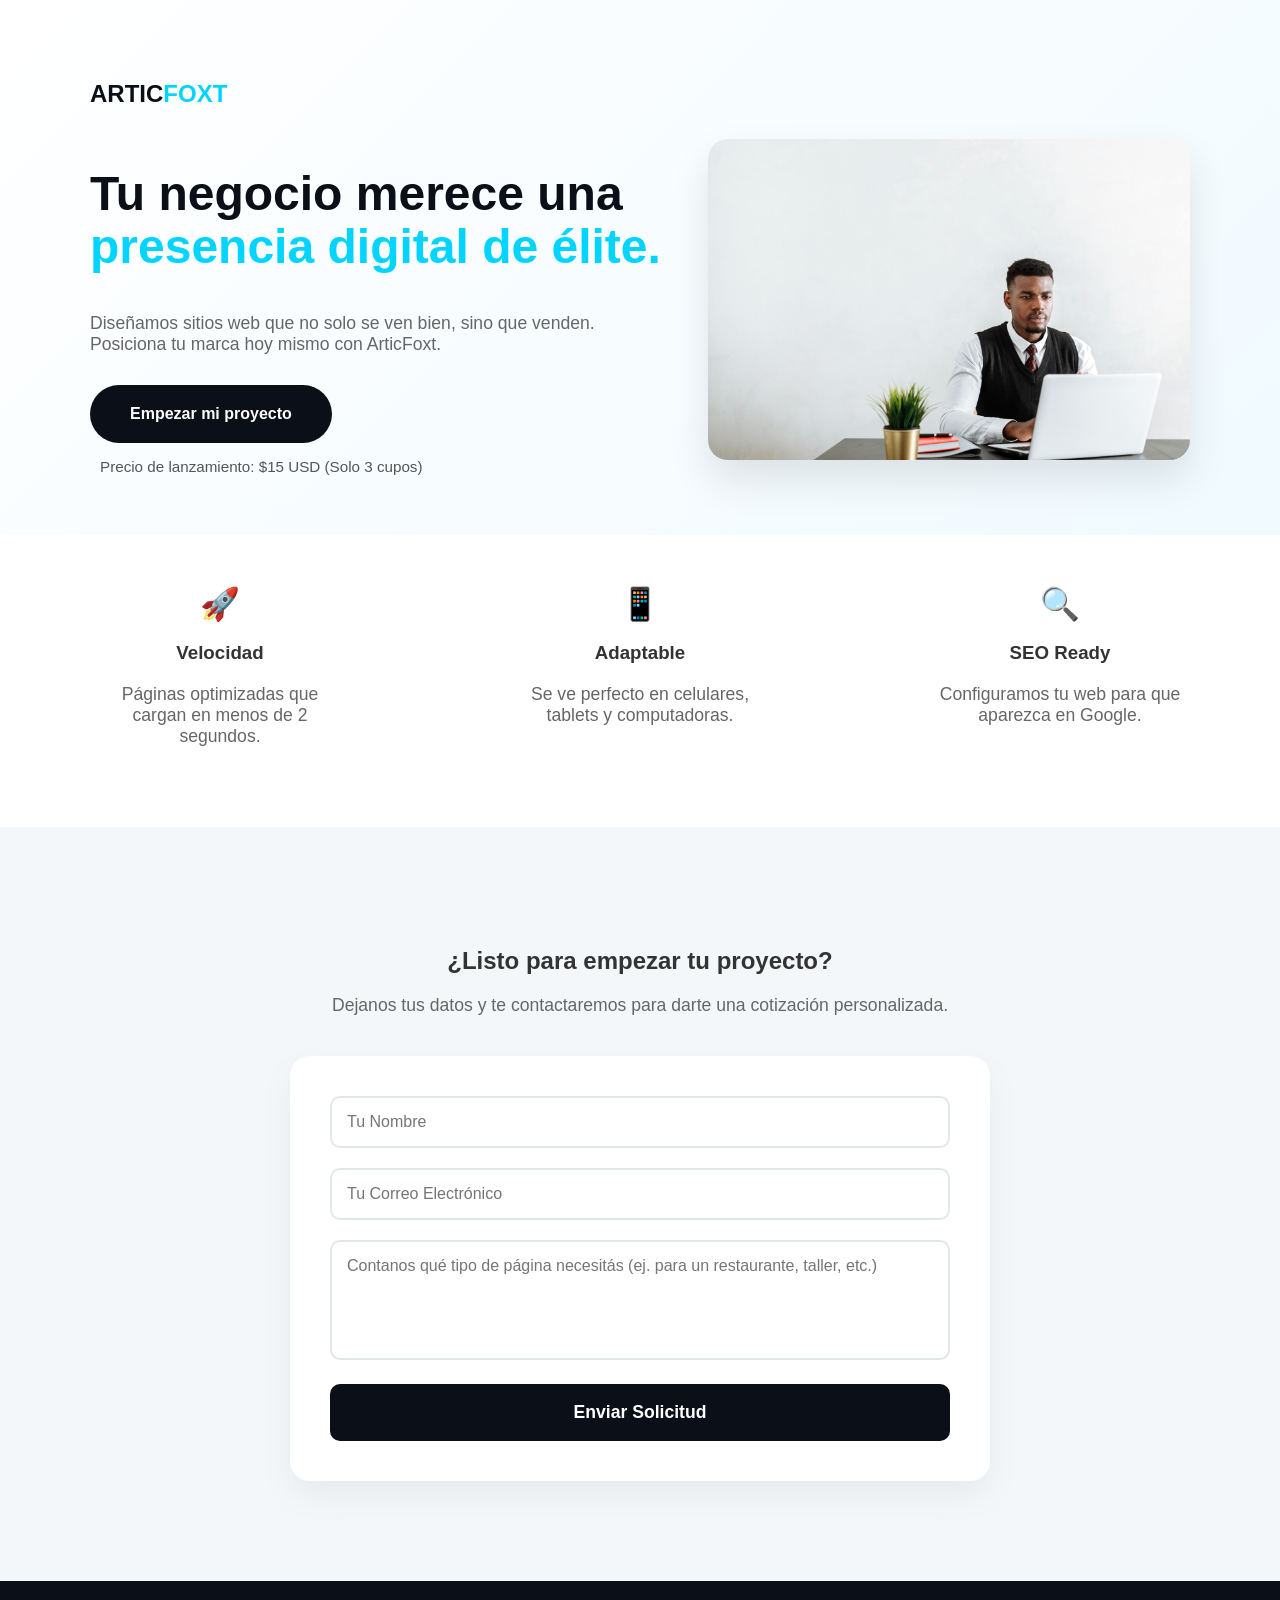
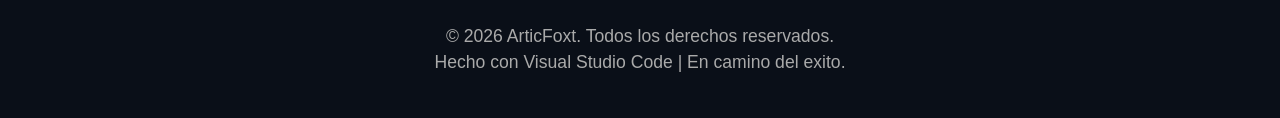
==== index.html @ efe33fcb "Add files via upload" ====
<!DOCTYPE html>
<html lang="en">

<head>
    <meta charset="UTF-8">
    <meta name="viewport" content="width=device-width, initial-scale=1.0">
    <title>ArticFoxt</title>

    <link rel="icon" type="image/png" href="assets/fox.png">

    <link rel="stylesheet" href="cafeteria.css">
</head>

<body>

    <main class="landing-artic">
        <section class="hero-business">
            <div class="container">
                <nav class="nav-simple">
                    <div class="logo-text">Artic<span>Foxt</span></div>
                </nav>

                <div class="hero-grid">
                    <div class="hero-text">
                        <h1>Tu negocio merece una <br><span>presencia digital de élite.</span></h1>
                        <p>Diseñamos sitios web que no solo se ven bien, sino que venden. Posiciona tu marca hoy mismo
                            con ArticFoxt.</p>
                        <div class="cta-group">
                            <a href="https://wa.me/50375838279" class="btn-primary">Empezar mi proyecto</a>
                            <span class="trust-badge">Precio de lanzamiento: $15 USD (Solo 3 cupos)</span>
                        </div>
                    </div>
                    <div class="hero-image">
                        <img src="assets/hombre-con-laptop.jpg" alt="Workstation Profesional" class="img-main">
                    </div>
                </div>
            </div>
        </section>

        <section class="features">
            <div class="feature-card">
                <div class="icon">🚀</div>
                <h3>Velocidad</h3>
                <p>Páginas optimizadas que cargan en menos de 2 segundos.</p>
            </div>
            <div class="feature-card">
                <div class="icon">📱</div>
                <h3>Adaptable</h3>
                <p>Se ve perfecto en celulares, tablets y computadoras.</p>
            </div>
            <div class="feature-card">
                <div class="icon">🔍</div>
                <h3>SEO Ready</h3>
                <p>Configuramos tu web para que aparezca en Google.</p>
            </div>
        </section>

    </main>

    <section class="contacto-seccion">
        <div class="container">
            <div class="contacto-wrapper">
                <h2>¿Listo para empezar tu <span>proyecto</span>?</h2>
                <p>Dejanos tus datos y te contactaremos para darte una cotización personalizada.</p>

                <form action="https://formspree.io/f/mqeyalon" method="POST" class="formulario-artic">
                    <div class="input-group">
                        <input type="text" name="nombre" placeholder="Tu Nombre" required>
                    </div>
                    <div class="input-group">
                        <input type="email" name="email" placeholder="Tu Correo Electrónico" required>
                    </div>
                    <div class="input-group">
                        <textarea name="mensaje"
                            placeholder="Contanos qué tipo de página necesitás (ej. para un restaurante, taller, etc.)"
                            required></textarea>
                    </div>
                    <button type="submit" class="btn-enviar">Enviar Solicitud</button>
                </form>
            </div>
        </div>
    </section>

    <footer class="footer-artic">
        <div class="container">
            <p>&copy; 2026 ArticFoxt. Todos los derechos reservados.</p>
            <p>Hecho con Visual Studio Code | En camino del exito.</p>
        </div>
    </footer>

</body>

</html>
---- cafeteria.css ----
:root {
    --primary: #00d4ff; /* Azul Ártico */
    --dark: #0a0f18;    /* Negro Profundo */
    --gray: #f4f7f9;
    --text: #333;
}

body {
    margin: 0;
    font-family: 'Inter', sans-serif;
    color: var(--text);
    background-color: white;
}

.container {
    max-width: 1100px;
    margin: 0 auto;
    padding: 0 20px;
}

/* Navbar */
.nav-simple {
    padding: 20px 0;
    display: flex;
    justify-content: flex-start;
}

.logo-text {
    font-size: 1.5rem;
    font-weight: 800;
    color: var(--dark);
    text-transform: uppercase;
}

.logo-text span { color: var(--primary); }

/* Hero Section */
.hero-business {
    padding: 60px 0;
    background: linear-gradient(135deg, #ffffff 0%, #f0faff 100%);
}

.hero-grid {
    display: grid;
    grid-template-columns: 1.2fr 1fr;
    gap: 40px;
    align-items: center;
}

h1 {
    font-size: 3rem;
    line-height: 1.1;
    color: var(--dark);
}

h1 span { color: var(--primary); }

p {
    font-size: 1.1rem;
    color: #666;
    margin: 20px 0 30px;
}

/* Imagen con estilo de tarjeta */
.img-main {
    width: 100%;
    border-radius: 20px;
    box-shadow: 0 20px 40px rgba(0,0,0,0.1);
}

/* Botón de Acción */
.btn-primary {
    background: var(--dark);
    color: white;
    padding: 18px 35px;
    text-decoration: none;
    border-radius: 50px;
    font-weight: bold;
    display: inline-block;
    transition: 0.3s;
}

.btn-primary:hover {
    background: var(--primary);
    transform: translateY(-3px);
}

/* Features */
.features {
    display: flex;
    justify-content: space-around;
    padding: 50px 20px;
    background: white;
    gap: 20px;
    flex-wrap: wrap;
}

.feature-card {
    text-align: center;
    max-width: 250px;
}

.feature-card .icon { font-size: 2rem; margin-bottom: 10px; }

/* --- ANIMACIONES DE ENTRADA --- */

/* Definimos el movimiento: empieza invisible y un poco más abajo */
@keyframes entradaSuave {
    from {
        opacity: 0;
        transform: translateY(30px);
    }
    to {
        opacity: 1;
        transform: translateY(0);
    }
}

/* Aplicamos la animación al texto del Hero */
.hero-text {
    opacity: 0; /* Empieza invisible */
    animation: entradaSuave 1s ease-out forwards;
}

/* Aplicamos la animación a la imagen con un pequeño retraso */
.hero-image {
    opacity: 0;
    animation: entradaSuave 1s ease-out forwards;
    animation-delay: 0.4s; /* Aparece justo después del texto */
}

/* Animación para las tarjetas de servicios (estilo cascada) */
.feature-card {
    opacity: 0;
    animation: entradaSuave 0.8s ease-out forwards;
}

.feature-card:nth-child(1) { animation-delay: 0.6s; }
.feature-card:nth-child(2) { animation-delay: 0.8s; }
.feature-card:nth-child(3) { animation-delay: 1s; }

/* --- ESTILOS DEL FORMULARIO --- */
.contacto-seccion {
    padding: 100px 0;
    background: var(--gray);
}

.contacto-wrapper {
    max-width: 700px;
    margin: 0 auto;
    text-align: center;
}

.formulario-artic {
    background: white;
    padding: 40px;
    border-radius: 20px;
    box-shadow: 0 15px 35px rgba(0,0,0,0.05);
    margin-top: 40px;
    display: flex;
    flex-direction: column;
    gap: 20px;
}

.input-group input, .input-group textarea {
    width: 100%;
    padding: 15px;
    border: 2px solid #e1e8ed;
    border-radius: 10px;
    font-size: 1rem;
    font-family: inherit;
    transition: 0.3s;
    outline: none;
    box-sizing: border-box; /* Para que no se salga del contenedor */
}

.input-group input:focus, .input-group textarea:focus {
    border-color: var(--primary);
    background: #f0faff;
}

.input-group textarea {
    height: 120px;
    resize: none;
}

.btn-enviar {
    background: var(--dark);
    color: white;
    padding: 18px;
    border: none;
    border-radius: 10px;
    font-size: 1.1rem;
    font-weight: bold;
    cursor: pointer;
    transition: 0.3s;
}

.btn-enviar:hover {
    background: var(--primary);
    transform: translateY(-3px);
}

/* --- AJUSTES DE ESPACIADO PRO --- */

/* 1. Le damos espacio al contenedor del botón y el texto */
.cta-group {
    display: flex;
    flex-direction: column;
    align-items: flex-start; /* Alinea todo a la izquierda */
    gap: 15px; /* Crea una separación exacta de 15px entre el botón y el texto */
    margin-top: 30px; /* Separa todo el bloque del párrafo de arriba */
}

/* 2. Arreglamos el espacio DENTRO del botón (Padding) */
.btn-primary {
    /* padding: arriba/abajo izq/der */
    padding: 20px 40px; /* Aumentamos un poco para que se vea más robusto */
    border-radius: 50px;
    display: inline-block; /* Importante para que el padding funcione bien */
    /* ... (resto de tus estilos de color y font-weight que ya tienes) */
}

/* 3. Estilizamos el Trust Badge para que se vea elegante */
.trust-badge {
    font-size: 0.95rem; /* Un pelín más pequeño que el texto normal */
    color: #555; /* Un gris intermedio elegante */
    font-weight: 500;
    margin-left: 10px; /* Un pequeño empujón a la derecha para alinearlo visualmente */
}

.footer-artic {
    background: var(--dark);
    color: white;
    padding: 40px 0;
    text-align: center;
    font-size: 0.9rem;
}
.footer-artic p { color: #aaa; margin: 5px 0; }
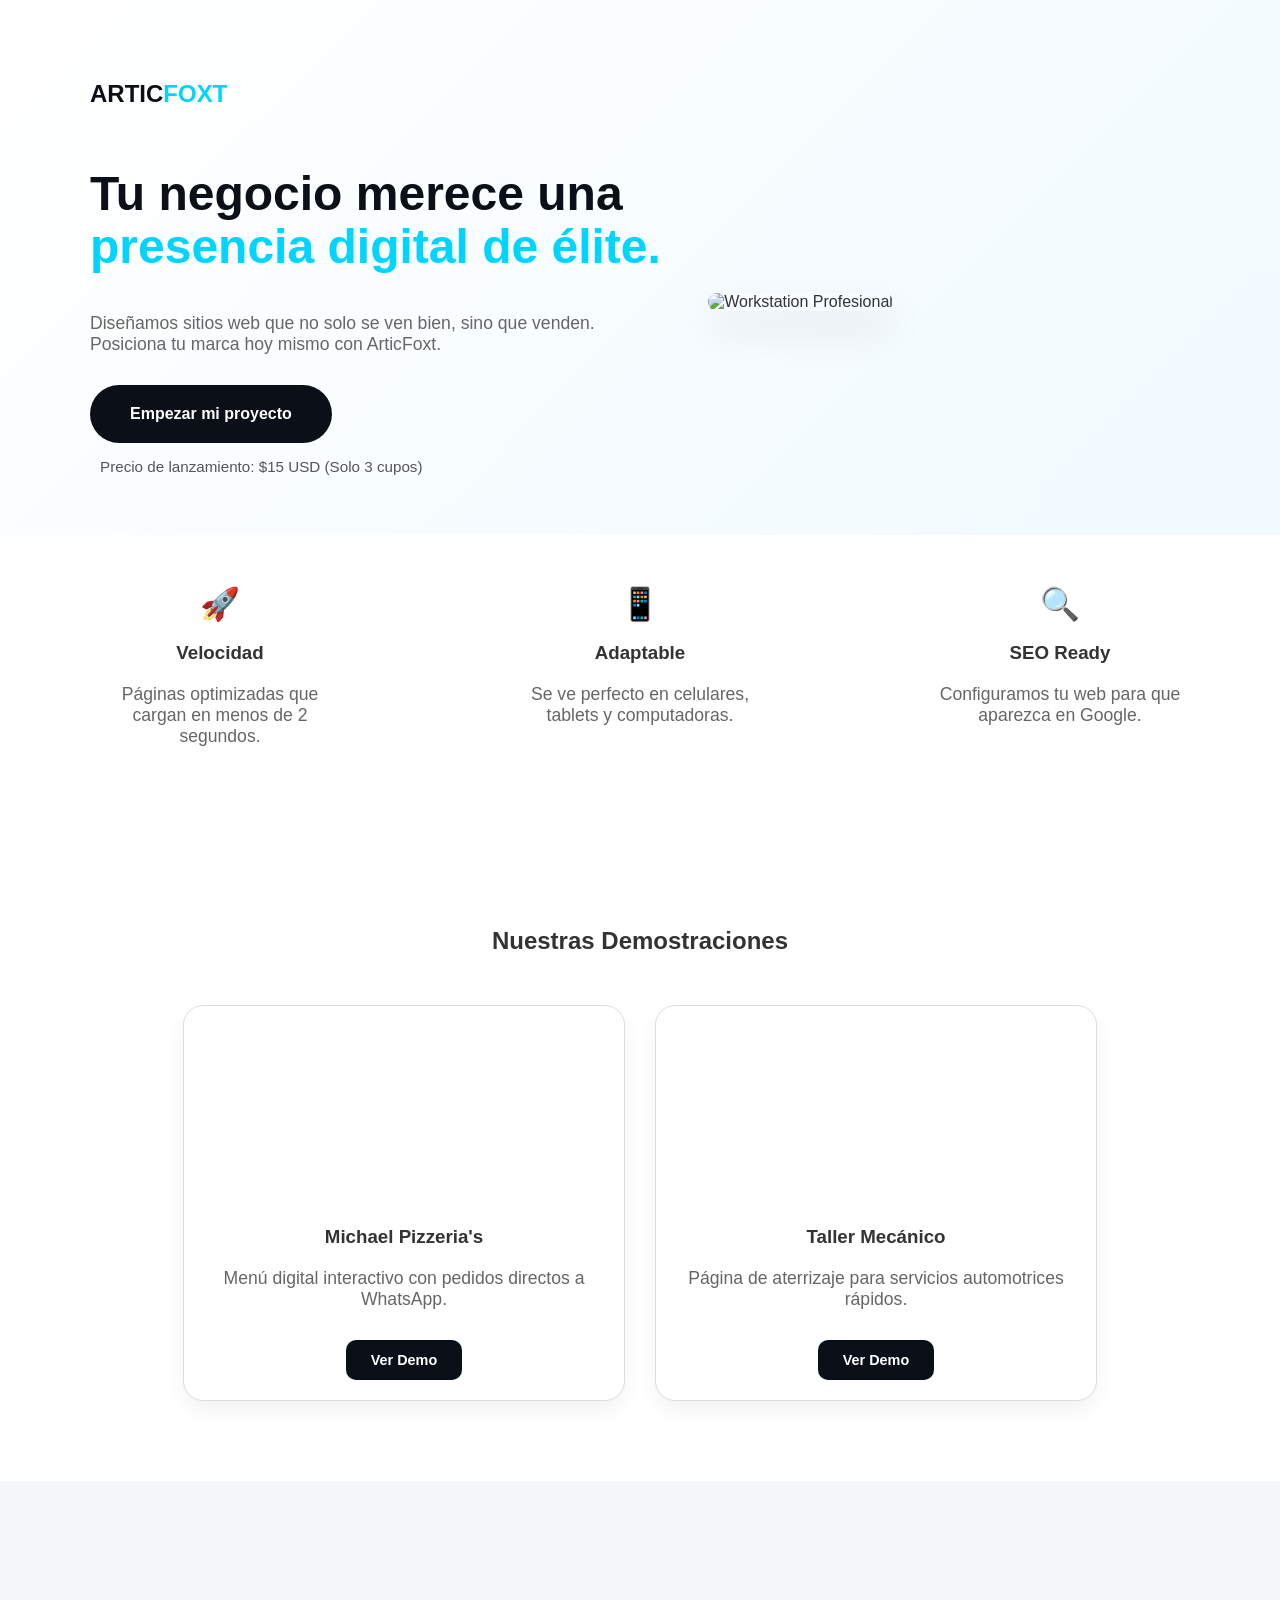
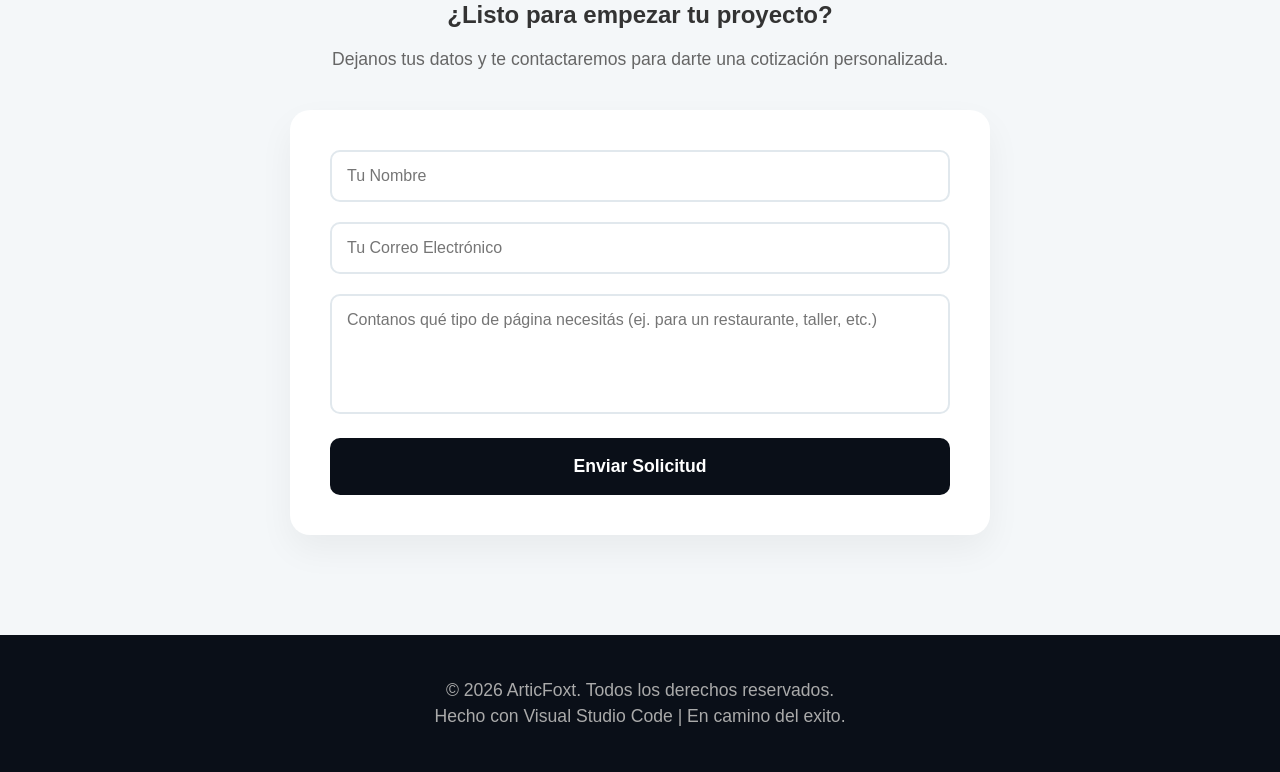
==== commit 98266425: "Add demonstration section with project showcases Added a new section for demonstrations showcasing p" ====
--- a/index.html
+++ b/index.html
@@ -57,6 +57,37 @@
 
     </main>
 
+    <section class="container" style="padding: 80px 0;">
+        <h2 style="text-align: center; margin-bottom: 50px;">Nuestras <span>Demostraciones</span></h2>
+
+        <div style="display: flex; flex-wrap: wrap; justify-content: center; gap: 30px;">
+
+            <div class="feature-card"
+                style="flex: 1; min-width: 300px; max-width: 400px; border: 1px solid #ddd; background: #fff; padding: 20px; border-radius: 20px; box-shadow: 0 10px 20px rgba(0,0,0,0.05);">
+                <div
+                    style="background: url('assets/Pizza-peperoni-2.jpg') center/cover; height: 180px; border-radius: 15px;">
+                </div>
+                <h3 style="margin-top: 20px;">Michael Pizzeria's</h3>
+                <p>Menú digital interactivo con pedidos directos a WhatsApp.</p>
+                <a href="pizzeria.html" class="btn-primary" style="padding: 12px 25px; font-size: 0.9rem; border-radius: 10px;">
+                    Ver Demo
+                </a>
+            </div>
+
+            <div class="feature-card"
+                style="flex: 1; min-width: 300px; max-width: 400px; border: 1px solid #ddd; background: #fff; padding: 20px; border-radius: 20px; box-shadow: 0 10px 20px rgba(0,0,0,0.05);">
+                <div
+                    style="background: url('assets/taller-chico.jpg') center/cover; height: 180px; border-radius: 15px;">
+                </div>
+                <h3 style="margin-top: 20px;">Taller Mecánico</h3>
+                <p>Página de aterrizaje para servicios automotrices rápidos.</p>
+                <a href="taller.html" class="btn-primary" style="padding: 12px 25px; font-size: 0.9rem; border-radius: 10px;">Ver
+                    Demo</a>
+            </div>
+
+        </div>
+    </section>
+
     <section class="contacto-seccion">
         <div class="container">
             <div class="contacto-wrapper">
@@ -90,4 +121,4 @@
 
 </body>
 
-</html>+</html>
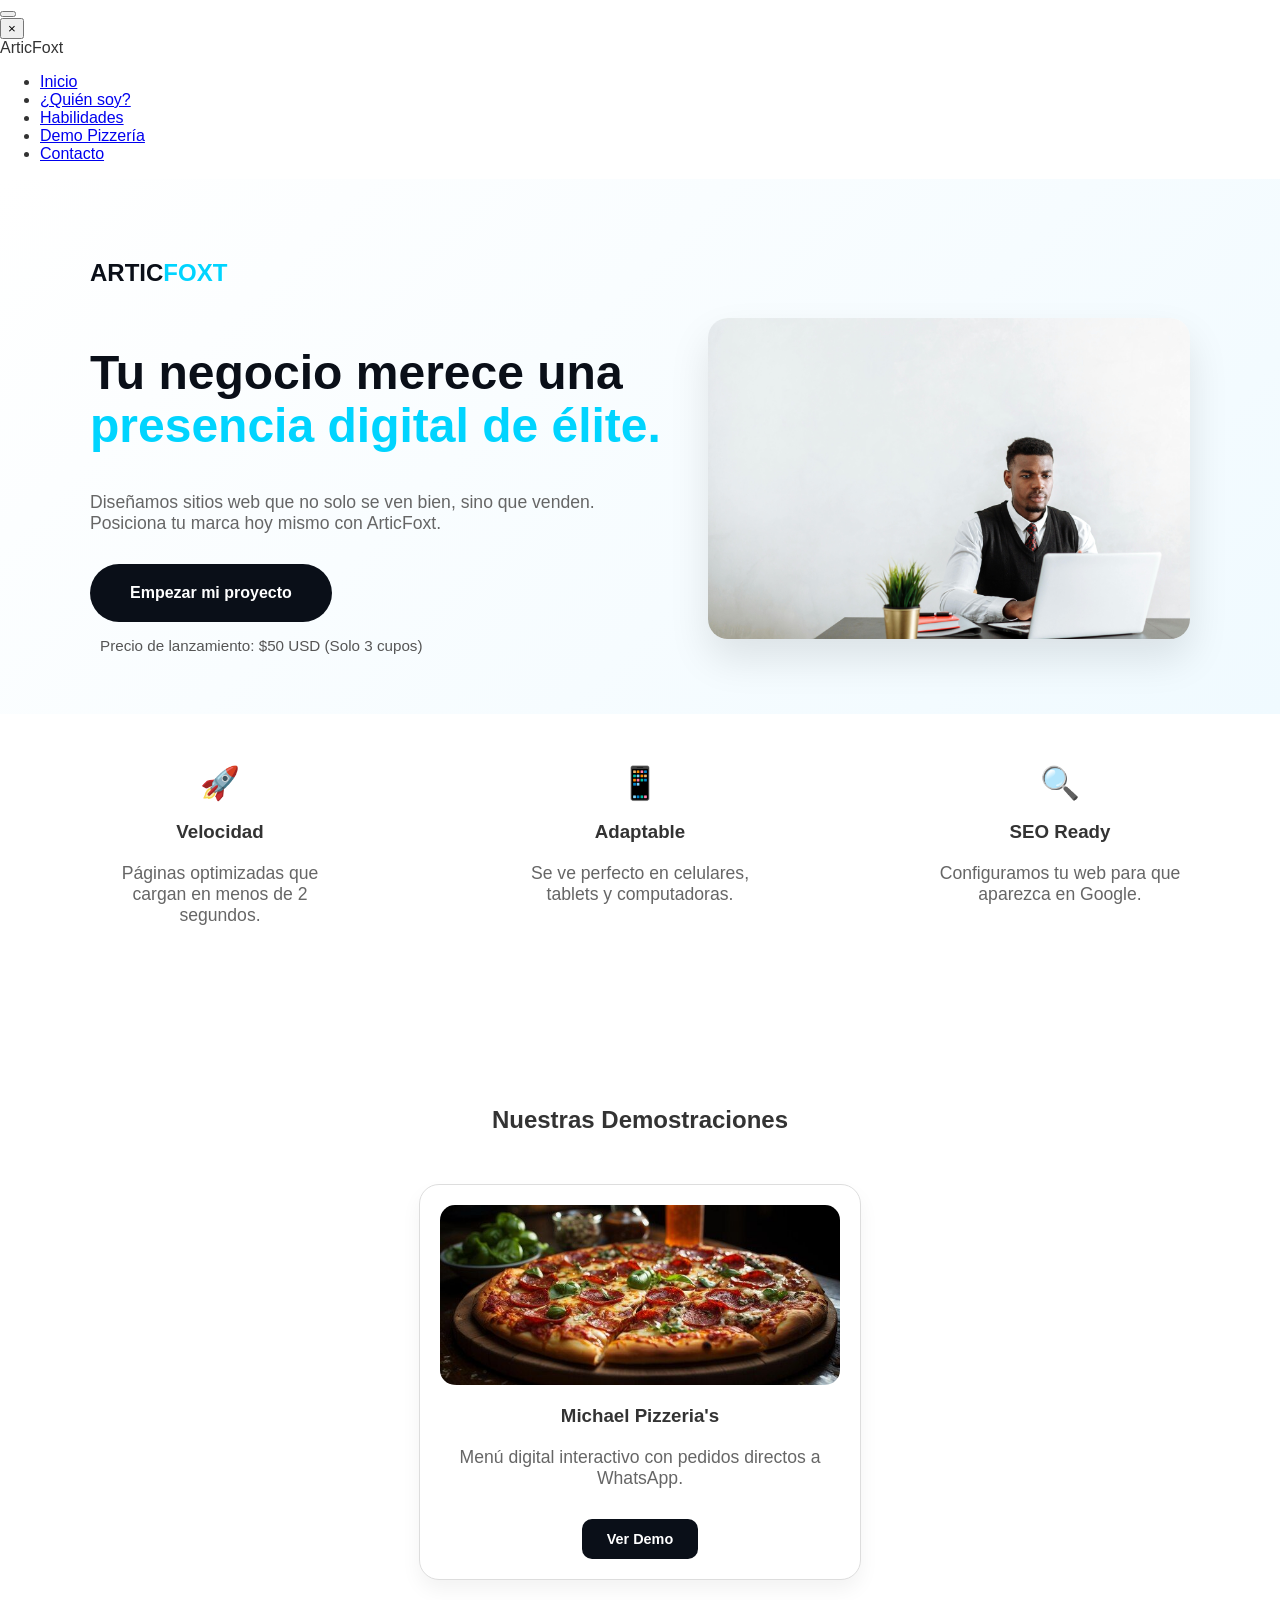
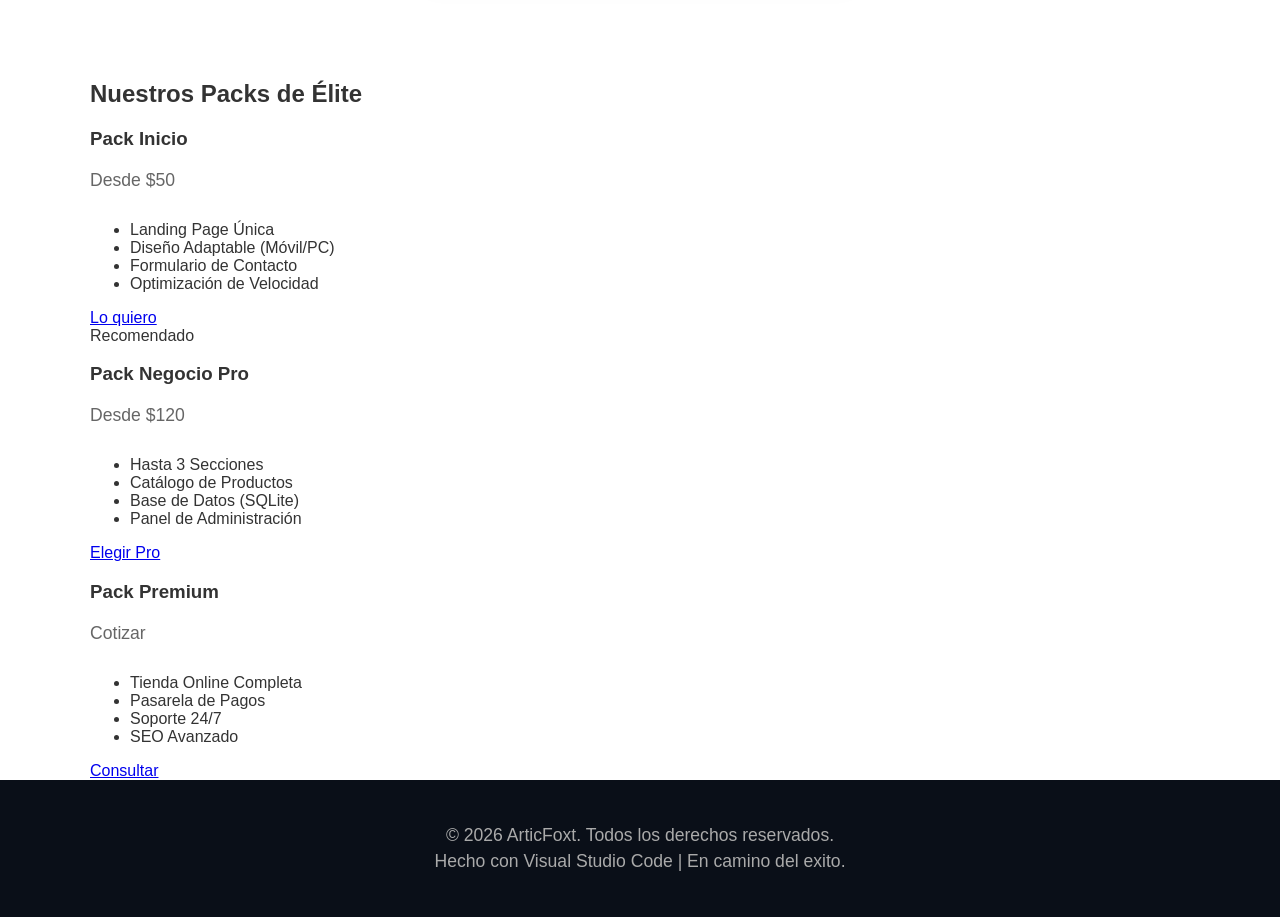
==== commit 03d7e347: "Revise index.html for Spanish content and responsiveness Updated HTML structure and content, includi" ====
--- a/index.html
+++ b/index.html
@@ -1,17 +1,136 @@
 <!DOCTYPE html>
-<html lang="en">
+<html lang="es">
 
 <head>
     <meta charset="UTF-8">
     <meta name="viewport" content="width=device-width, initial-scale=1.0">
     <title>ArticFoxt</title>
 
-    <link rel="icon" type="image/png" href="assets/fox.png">
+    <link rel="icon" type="image/png" href="assets/fox-artic.png">
 
     <link rel="stylesheet" href="cafeteria.css">
+
+    <style>
+        /* --- RESPONSIVE DESIGN: MÓVIL (Menos de 768px) --- */
+        @media (max-width: 768px) {
+
+            /* 1-2. Ajuste del Hero: Cambiamos el orden de los elementos */
+            .hero-business .hero-grid {
+                display: flex;
+                /* Usamos Flexbox para controlar el orden */
+                flex-direction: column;
+                /* Apilamos los elementos verticalmente */
+                text-align: center;
+                /* Centramos el texto para mejor lectura */
+                gap: 40px;
+                /* Damos un espacio elegante entre el texto y la imagen */
+            }
+
+            /* 1. Ajuste del Hero: Centramos todo para que sea más fácil de leer */
+            .hero-business .container {
+                padding-top: 100px;
+                /* Espacio para que el botón de menú no tape el título */
+                text-align: center;
+            }
+
+            .hero-business h1 {
+                font-size: 2.5rem;
+                /* Reducimos el tamaño para que no se salga de la pantalla */
+                line-height: 1.1;
+            }
+
+            .hero-business p {
+                font-size: 1rem;
+                margin: 20px auto;
+            }
+
+            /* 2. Navegación: Aseguramos que el Sidebar ocupe casi toda la pantalla */
+            .sidebar {
+                width: 85%;
+                /* En móvil el menú es el protagonista */
+            }
+
+            /* 3. Sección de Packs (Precios): De 3 columnas a 1 sola */
+            .packs-grid {
+                grid-template-columns: 1fr;
+                /* Una sola columna */
+                gap: 30px;
+                padding: 0 10px;
+            }
+
+            .pack-card {
+                padding: 30px 20px;
+                /* Ajustamos espacio interno */
+            }
+
+            .pack-card h3 {
+                font-size: 1.5rem;
+            }
+
+            /* 4. Footer: Apilamos los textos */
+            .footer-artic .container {
+                flex-direction: column;
+                text-align: center;
+                gap: 10px;
+            }
+
+            .hero-image img {
+                width: 100%;
+                height: auto;
+                /* Mantenemos la proporción */
+                border-radius: 20px;
+                /* Le damos el toque redondeado pro */
+            }
+
+            .cta-group {
+                text-align: center;
+            }
+
+            .btn-center {
+                display: block;
+                margin: 0 auto;
+            }
+        }
+
+
+        /* --- AJUSTES PARA CELULARES MUY PEQUEÑOS (Menos de 480px) --- */
+        @media (max-width: 480px) {
+            .hero-business h1 {
+                font-size: 2rem;
+                /* Todavía más pequeño para evitar cortes */
+            }
+
+            .btn-pack {
+                width: 100%;
+                /* Botones de pantalla completa para que sean fáciles de tocar */
+                text-align: center;
+            }
+        }
+    </style>
+
 </head>
 
 <body>
+
+    <button class="menu-btn" id="open-menu">
+        <span></span>
+        <span></span>
+        <span></span>
+    </button>
+
+    <nav class="sidebar" id="sidebar">
+        <button class="close-btn" id="close-menu">&times;</button>
+        <div class="sidebar-logo">Artic<span>Foxt</span></div>
+        <ul class="sidebar-links">
+            <li><a href="index.html">Inicio</a></li>
+            <li><a href="who.html">¿Quién soy?</a></li>
+            <li><a href="presentacion.html">Habilidades</a></li>
+            <li><a href="pizzeria.html">Demo Pizzería</a></li>
+            <li><a href="contacto.html">Contacto</a></li>
+        </ul>
+    </nav>
+
+    <div class="overlay" id="overlay"></div>
 
     <main class="landing-artic">
         <section class="hero-business">
@@ -26,8 +145,8 @@
                         <p>Diseñamos sitios web que no solo se ven bien, sino que venden. Posiciona tu marca hoy mismo
                             con ArticFoxt.</p>
                         <div class="cta-group">
-                            <a href="https://wa.me/50375838279" class="btn-primary">Empezar mi proyecto</a>
-                            <span class="trust-badge">Precio de lanzamiento: $15 USD (Solo 3 cupos)</span>
+                            <a href="https://wa.me/50375838279" class="btn-primary btn-center">Empezar mi proyecto</a>
+                            <span class="trust-badge">Precio de lanzamiento: $50 USD (Solo 3 cupos)</span>
                         </div>
                     </div>
                     <div class="hero-image">
@@ -69,45 +188,56 @@
                 </div>
                 <h3 style="margin-top: 20px;">Michael Pizzeria's</h3>
                 <p>Menú digital interactivo con pedidos directos a WhatsApp.</p>
-                <a href="pizzeria.html" class="btn-primary" style="padding: 12px 25px; font-size: 0.9rem; border-radius: 10px;">
+                <a href="pizzeria.html" class="btn-primary"
+                    style="padding: 12px 25px; font-size: 0.9rem; border-radius: 10px;">
                     Ver Demo
                 </a>
             </div>
 
-            <div class="feature-card"
-                style="flex: 1; min-width: 300px; max-width: 400px; border: 1px solid #ddd; background: #fff; padding: 20px; border-radius: 20px; box-shadow: 0 10px 20px rgba(0,0,0,0.05);">
-                <div
-                    style="background: url('assets/taller-chico.jpg') center/cover; height: 180px; border-radius: 15px;">
-                </div>
-                <h3 style="margin-top: 20px;">Taller Mecánico</h3>
-                <p>Página de aterrizaje para servicios automotrices rápidos.</p>
-                <a href="taller.html" class="btn-primary" style="padding: 12px 25px; font-size: 0.9rem; border-radius: 10px;">Ver
-                    Demo</a>
-            </div>
-
         </div>
     </section>
 
-    <section class="contacto-seccion">
+    <section class="servicios-packs">
         <div class="container">
-            <div class="contacto-wrapper">
-                <h2>¿Listo para empezar tu <span>proyecto</span>?</h2>
-                <p>Dejanos tus datos y te contactaremos para darte una cotización personalizada.</p>
-
-                <form action="https://formspree.io/f/mqeyalon" method="POST" class="formulario-artic">
-                    <div class="input-group">
-                        <input type="text" name="nombre" placeholder="Tu Nombre" required>
-                    </div>
-                    <div class="input-group">
-                        <input type="email" name="email" placeholder="Tu Correo Electrónico" required>
-                    </div>
-                    <div class="input-group">
-                        <textarea name="mensaje"
-                            placeholder="Contanos qué tipo de página necesitás (ej. para un restaurante, taller, etc.)"
-                            required></textarea>
-                    </div>
-                    <button type="submit" class="btn-enviar">Enviar Solicitud</button>
-                </form>
+            <h2 class="section-title">Nuestros <span>Packs de Élite</span></h2>
+
+            <div class="packs-grid">
+                <div class="pack-card">
+                    <h3>Pack Inicio</h3>
+                    <p class="precio">Desde <span>$50</span></p>
+                    <ul>
+                        <li>Landing Page Única</li>
+                        <li>Diseño Adaptable (Móvil/PC)</li>
+                        <li>Formulario de Contacto</li>
+                        <li>Optimización de Velocidad</li>
+                    </ul>
+                    <a href="https://wa.me/50375838279" class="btn-pack">Lo quiero</a>
+                </div>
+
+                <div class="pack-card destacado">
+                    <div class="badge">Recomendado</div>
+                    <h3>Pack Negocio Pro</h3>
+                    <p class="precio">Desde <span>$120</span></p>
+                    <ul>
+                        <li>Hasta 3 Secciones</li>
+                        <li>Catálogo de Productos</li>
+                        <li>Base de Datos (SQLite)</li>
+                        <li>Panel de Administración</li>
+                    </ul>
+                    <a href="https://wa.me/50375838279" class="btn-pack">Elegir Pro</a>
+                </div>
+
+                <div class="pack-card">
+                    <h3>Pack Premium</h3>
+                    <p class="precio">Cotizar</p>
+                    <ul>
+                        <li>Tienda Online Completa</li>
+                        <li>Pasarela de Pagos</li>
+                        <li>Soporte 24/7</li>
+                        <li>SEO Avanzado</li>
+                    </ul>
+                    <a href="https://wa.me/50375838279" class="btn-pack">Consultar</a>
+                </div>
             </div>
         </div>
     </section>
@@ -119,6 +249,32 @@
         </div>
     </footer>
 
+
+    <script>
+
+        const openBtn = document.getElementById('open-menu');
+        const closeBtn = document.getElementById('close-menu');
+        const sidebar = document.getElementById('sidebar');
+        const overlay = document.getElementById('overlay');
+
+        openBtn.addEventListener('click', () => {
+            sidebar.classList.add('active');
+            overlay.classList.add('active');
+        });
+
+        function cerrarMenu() {
+            sidebar.classList.remove('active');
+            overlay.classList.remove('active');
+        }
+
+        closeBtn.addEventListener('click', cerrarMenu);
+        overlay.addEventListener('click', cerrarMenu);
+
+        // El secreto de ArticFoxt
+        console.log("%c Inspiración del Proyecto: ", "color: white; background: #2d3f70; font-weight: bold; padding: 5px; border-radius: 5px;");
+        console.log("Esta web existe gracias a la motivación de mi niña querida, Sofía. S.C. ❤️");
+    </script>
+
 </body>
 
 </html>
--- a/cafeteria.css
+++ b/cafeteria.css
@@ -236,4 +236,58 @@
     text-align: center;
     font-size: 0.9rem;
 }
-.footer-artic p { color: #aaa; margin: 5px 0; } +.footer-artic p { color: #aaa; margin: 5px 0; } 
+
+.header-pizzeria {
+    background-color: #f5f5dc; /* El crema de tu paleta */
+    padding: 15px 0;
+    border-bottom: 4px solid #d32f2f; /* El rojo intenso */
+    box-shadow: 0 4px 10px rgba(0,0,0,0.1);
+}
+
+.nav-pizzeria {
+    max-width: 1100px;
+    margin: 0 auto;
+    display: flex;
+    justify-content: space-between;
+    align-items: center;
+    padding: 0 20px;
+}
+
+.logo-pizzeria {
+    font-size: 1.8rem;
+    font-weight: 900;
+    color: #3e2723; /* El café oscuro de tu paleta */
+    font-family: 'Arial Black', sans-serif;
+}
+
+.logo-pizzeria span {
+    color: #d32f2f; /* Rojo para resaltar */
+}
+
+.menu-links {
+    list-style: none;
+    display: flex;
+    gap: 25px;
+    align-items: center;
+}
+
+.menu-links a {
+    text-decoration: none;
+    color: #3e2723;
+    font-weight: bold;
+    transition: 0.3s;
+}
+
+.menu-links a:hover {
+    color: #ff8f00; /* Naranja al pasar el mouse */
+}
+
+.btn-volver {
+    font-size: 0.8rem;
+    background: #3e2723;
+    color: white !important;
+    padding: 10px 10px;
+    border-radius: 5px;
+    white-space: nowrap;
+}
